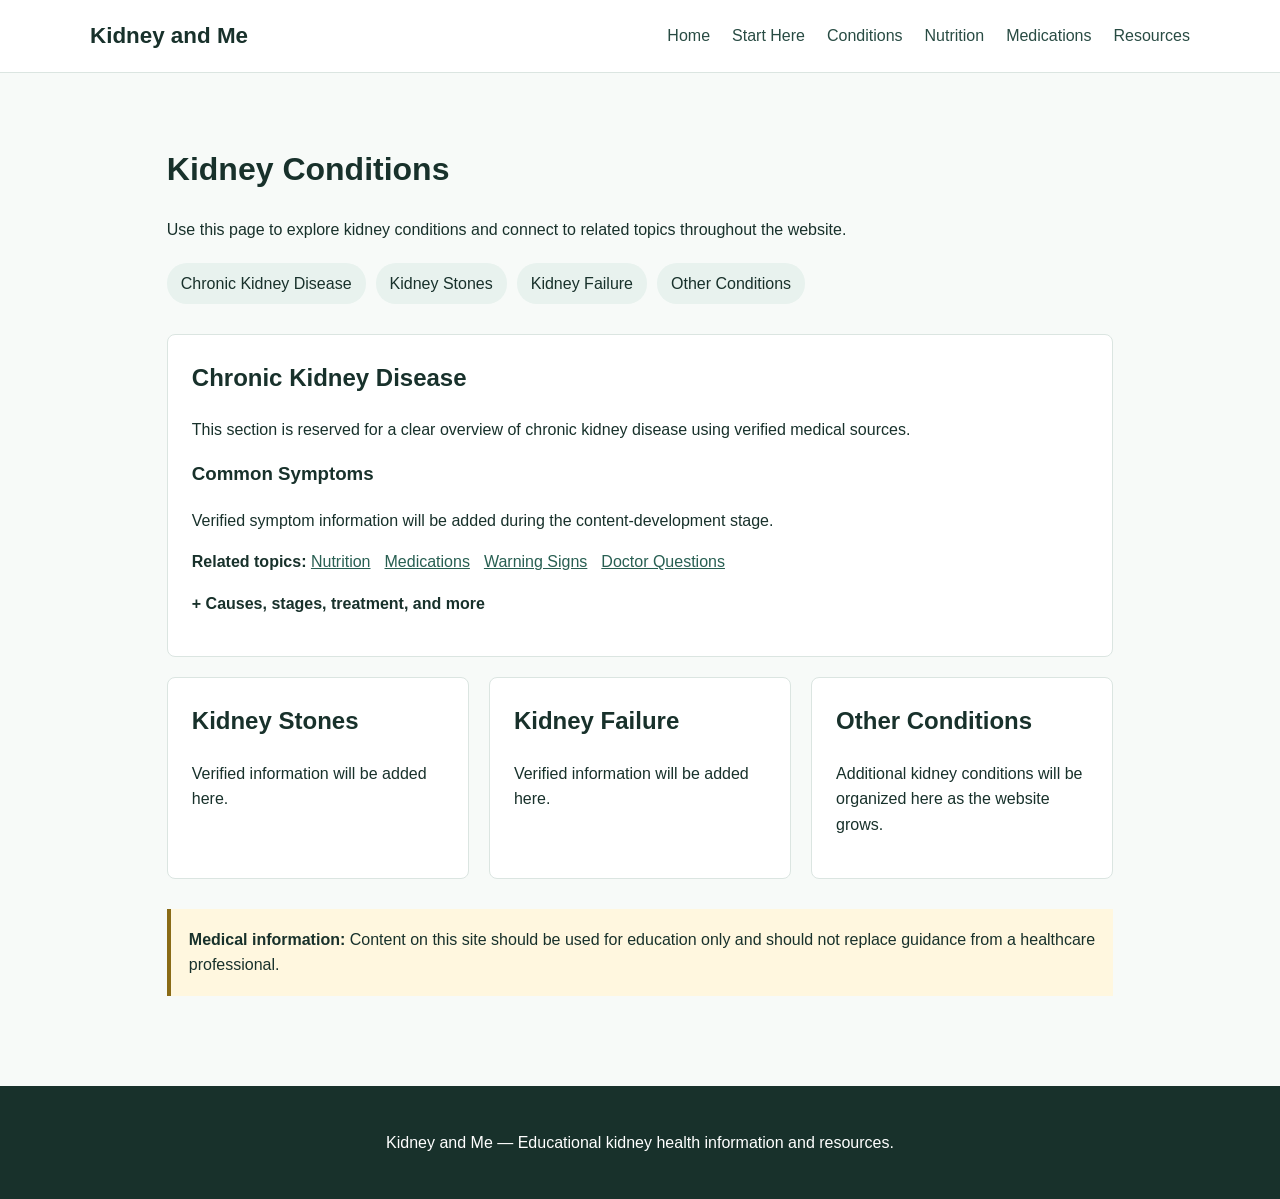
==== conditions.html @ b228e5a4 "Add Kidney Conditions page" ====
<!DOCTYPE html><html lang="en"><head><meta charset="UTF-8"><meta name="viewport" content="width=device-width,initial-scale=1.0"><title>Kidney and Me | Kidney Conditions</title><link rel="stylesheet" href="styles.css"></head><body><header><nav class="nav"><a class="logo" href="index.html">Kidney and Me</a><ul class="nav-links"><li><a href="index.html">Home</a></li><li><a href="start-here.html">Start Here</a></li><li><a href="conditions.html">Conditions</a></li><li><a href="#">Nutrition</a></li><li><a href="#">Medications</a></li><li><a href="#">Resources</a></li></ul></nav></header><main class="container"><h1>Kidney Conditions</h1><p>Use this page to explore kidney conditions and connect to related topics throughout the website.</p><div class="quick-links"><a href="#ckd">Chronic Kidney Disease</a><a href="#stones">Kidney Stones</a><a href="#failure">Kidney Failure</a><a href="#other">Other Conditions</a></div><article class="card" id="ckd"><h2>Chronic Kidney Disease</h2><p>This section is reserved for a clear overview of chronic kidney disease using verified medical sources.</p><h3>Common Symptoms</h3><p>Verified symptom information will be added during the content-development stage.</p><div class="related"><strong>Related topics:</strong> <a href="#">Nutrition</a><a href="#">Medications</a><a href="#">Warning Signs</a><a href="#">Doctor Questions</a></div><p><strong>+ Causes, stages, treatment, and more</strong></p></article><div class="grid" style="margin-top:20px"><article class="card" id="stones"><h2>Kidney Stones</h2><p>Verified information will be added here.</p></article><article class="card" id="failure"><h2>Kidney Failure</h2><p>Verified information will be added here.</p></article><article class="card" id="other"><h2>Other Conditions</h2><p>Additional kidney conditions will be organized here as the website grows.</p></article></div><div class="notice"><strong>Medical information:</strong> Content on this site should be used for education only and should not replace guidance from a healthcare professional.</div></main><footer><p>Kidney and Me — Educational kidney health information and resources.</p></footer></body></html>
---- styles.css ----
*{box-sizing:border-box}body{margin:0;font-family:Arial,sans-serif;color:#18312b;background:#f7faf8;line-height:1.6}header{background:#fff;border-bottom:1px solid #dbe5e1;padding:18px 6%}.nav{max-width:1100px;margin:auto;display:flex;align-items:center;justify-content:space-between;gap:24px}.logo{font-size:1.4rem;font-weight:700;color:#18312b;text-decoration:none}.nav-links{display:flex;gap:22px;list-style:none;margin:0;padding:0}.nav-links a{color:#284b43;text-decoration:none}.nav-links a:hover{text-decoration:underline}.hero{padding:80px 6%;text-align:center;background:#e8f2ee}.hero h1{font-size:2.5rem;margin:0 0 12px}.hero p{max-width:650px;margin:0 auto 28px}.button{display:inline-block;background:#285f52;color:white;text-decoration:none;padding:12px 22px;border-radius:6px}.container{max-width:1100px;margin:auto;padding:50px 6%}.grid{display:grid;grid-template-columns:repeat(auto-fit,minmax(220px,1fr));gap:20px}.card{background:#fff;border:1px solid #dbe5e1;border-radius:8px;padding:24px}.card h2,.card h3{margin-top:0}.quick-links{display:flex;flex-wrap:wrap;gap:10px;margin:20px 0 30px}.quick-links a{background:#e8f2ee;color:#18312b;padding:8px 14px;border-radius:20px;text-decoration:none}.notice{margin-top:30px;padding:18px;background:#fff7df;border-left:4px solid #8a6b16}.related a{margin-right:14px;color:#285f52}footer{text-align:center;padding:28px;background:#18312b;color:#fff;margin-top:40px}@media(max-width:700px){.nav{align-items:flex-start;flex-direction:column}.nav-links{flex-wrap:wrap;gap:12px}.hero{padding:55px 6%}.hero h1{font-size:2rem}}
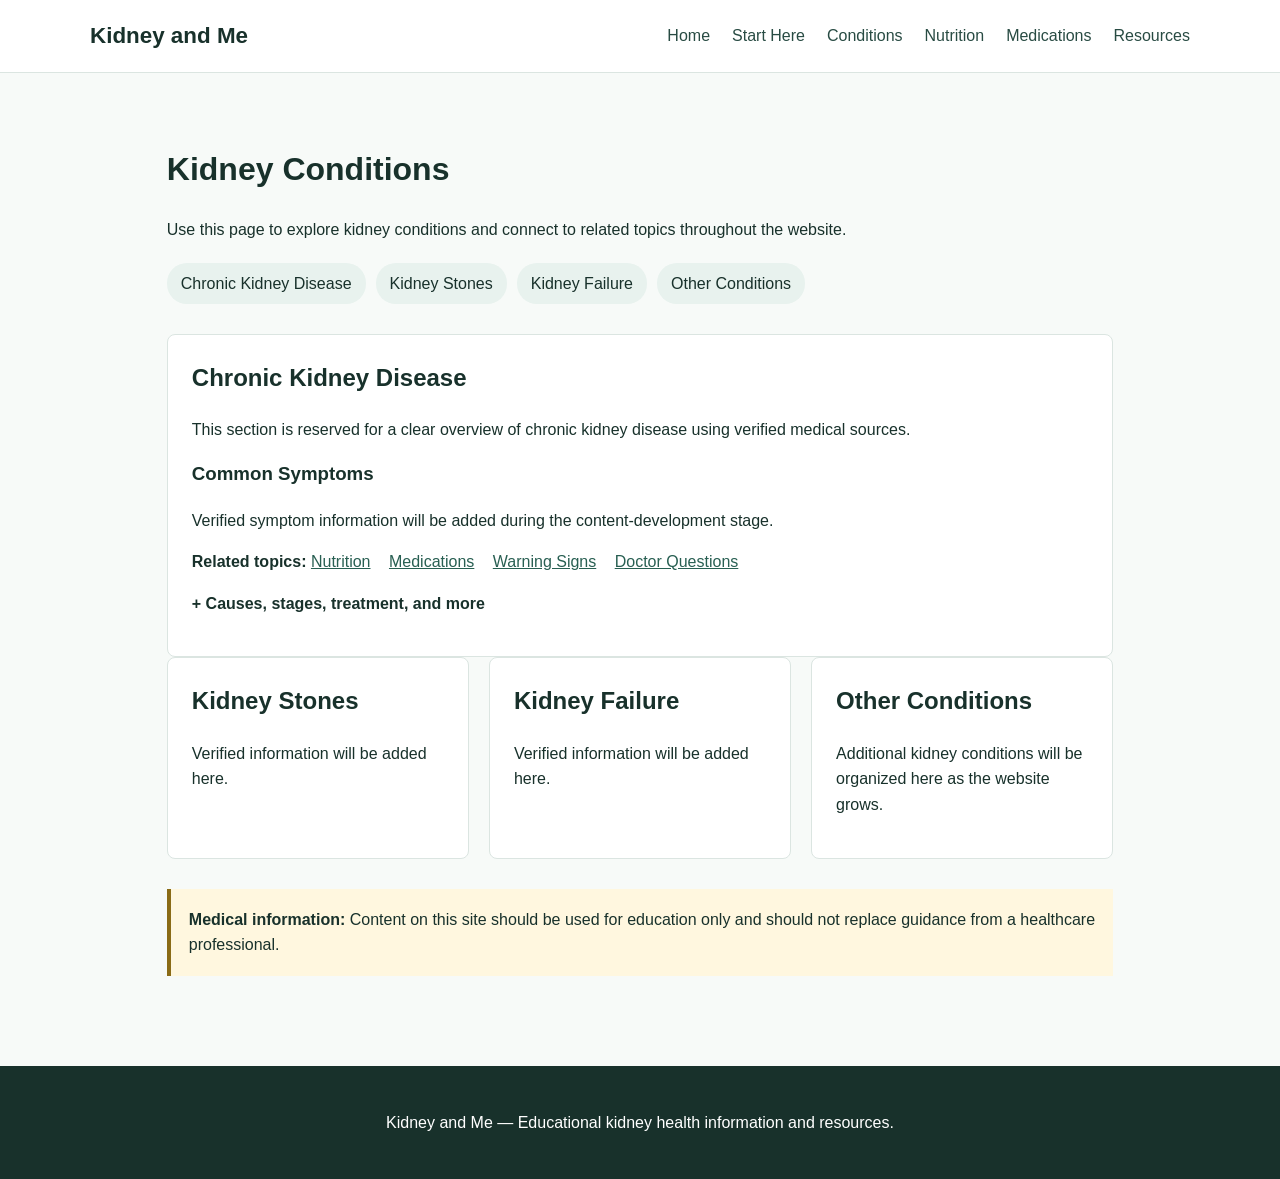
==== commit 5c67893e: "Format conditions.html for readability" ====
--- a/conditions.html
+++ b/conditions.html
@@ -1 +1,79 @@
-<!DOCTYPE html><html lang="en"><head><meta charset="UTF-8"><meta name="viewport" content="width=device-width,initial-scale=1.0"><title>Kidney and Me | Kidney Conditions</title><link rel="stylesheet" href="styles.css"></head><body><header><nav class="nav"><a class="logo" href="index.html">Kidney and Me</a><ul class="nav-links"><li><a href="index.html">Home</a></li><li><a href="start-here.html">Start Here</a></li><li><a href="conditions.html">Conditions</a></li><li><a href="#">Nutrition</a></li><li><a href="#">Medications</a></li><li><a href="#">Resources</a></li></ul></nav></header><main class="container"><h1>Kidney Conditions</h1><p>Use this page to explore kidney conditions and connect to related topics throughout the website.</p><div class="quick-links"><a href="#ckd">Chronic Kidney Disease</a><a href="#stones">Kidney Stones</a><a href="#failure">Kidney Failure</a><a href="#other">Other Conditions</a></div><article class="card" id="ckd"><h2>Chronic Kidney Disease</h2><p>This section is reserved for a clear overview of chronic kidney disease using verified medical sources.</p><h3>Common Symptoms</h3><p>Verified symptom information will be added during the content-development stage.</p><div class="related"><strong>Related topics:</strong> <a href="#">Nutrition</a><a href="#">Medications</a><a href="#">Warning Signs</a><a href="#">Doctor Questions</a></div><p><strong>+ Causes, stages, treatment, and more</strong></p></article><div class="grid" style="margin-top:20px"><article class="card" id="stones"><h2>Kidney Stones</h2><p>Verified information will be added here.</p></article><article class="card" id="failure"><h2>Kidney Failure</h2><p>Verified information will be added here.</p></article><article class="card" id="other"><h2>Other Conditions</h2><p>Additional kidney conditions will be organized here as the website grows.</p></article></div><div class="notice"><strong>Medical information:</strong> Content on this site should be used for education only and should not replace guidance from a healthcare professional.</div></main><footer><p>Kidney and Me — Educational kidney health information and resources.</p></footer></body></html>+<!DOCTYPE html>
+<html lang="en">
+<head>
+    <meta charset="UTF-8">
+    <meta name="viewport" content="width=device-width, initial-scale=1.0">
+    <title>Kidney and Me | Kidney Conditions</title>
+    <link rel="stylesheet" href="styles.css">
+</head>
+<body>
+    <header>
+        <nav class="nav">
+            <a class="logo" href="index.html">Kidney and Me</a>
+            <ul class="nav-links">
+                <li><a href="index.html">Home</a></li>
+                <li><a href="start-here.html">Start Here</a></li>
+                <li><a href="conditions.html">Conditions</a></li>
+                <li><a href="#">Nutrition</a></li>
+                <li><a href="#">Medications</a></li>
+                <li><a href="#">Resources</a></li>
+            </ul>
+        </nav>
+    </header>
+
+    <main class="container">
+        <h1>Kidney Conditions</h1>
+        <p>Use this page to explore kidney conditions and connect to related topics throughout the website.</p>
+
+        <div class="quick-links">
+            <a href="#ckd">Chronic Kidney Disease</a>
+            <a href="#stones">Kidney Stones</a>
+            <a href="#failure">Kidney Failure</a>
+            <a href="#other">Other Conditions</a>
+        </div>
+
+        <article class="card" id="ckd">
+            <h2>Chronic Kidney Disease</h2>
+            <p>This section is reserved for a clear overview of chronic kidney disease using verified medical sources.</p>
+
+            <h3>Common Symptoms</h3>
+            <p>Verified symptom information will be added during the content-development stage.</p>
+
+            <div class="related">
+                <strong>Related topics:</strong>
+                <a href="#">Nutrition</a>
+                <a href="#">Medications</a>
+                <a href="#">Warning Signs</a>
+                <a href="#">Doctor Questions</a>
+            </div>
+
+            <p><strong>+ Causes, stages, treatment, and more</strong></p>
+        </article>
+
+        <div class="grid conditions-grid">
+            <article class="card" id="stones">
+                <h2>Kidney Stones</h2>
+                <p>Verified information will be added here.</p>
+            </article>
+
+            <article class="card" id="failure">
+                <h2>Kidney Failure</h2>
+                <p>Verified information will be added here.</p>
+            </article>
+
+            <article class="card" id="other">
+                <h2>Other Conditions</h2>
+                <p>Additional kidney conditions will be organized here as the website grows.</p>
+            </article>
+        </div>
+
+        <div class="notice">
+            <strong>Medical information:</strong> Content on this site should be used for education only and should not replace guidance from a healthcare professional.
+        </div>
+    </main>
+
+    <footer>
+        <p>Kidney and Me — Educational kidney health information and resources.</p>
+    </footer>
+</body>
+</html>
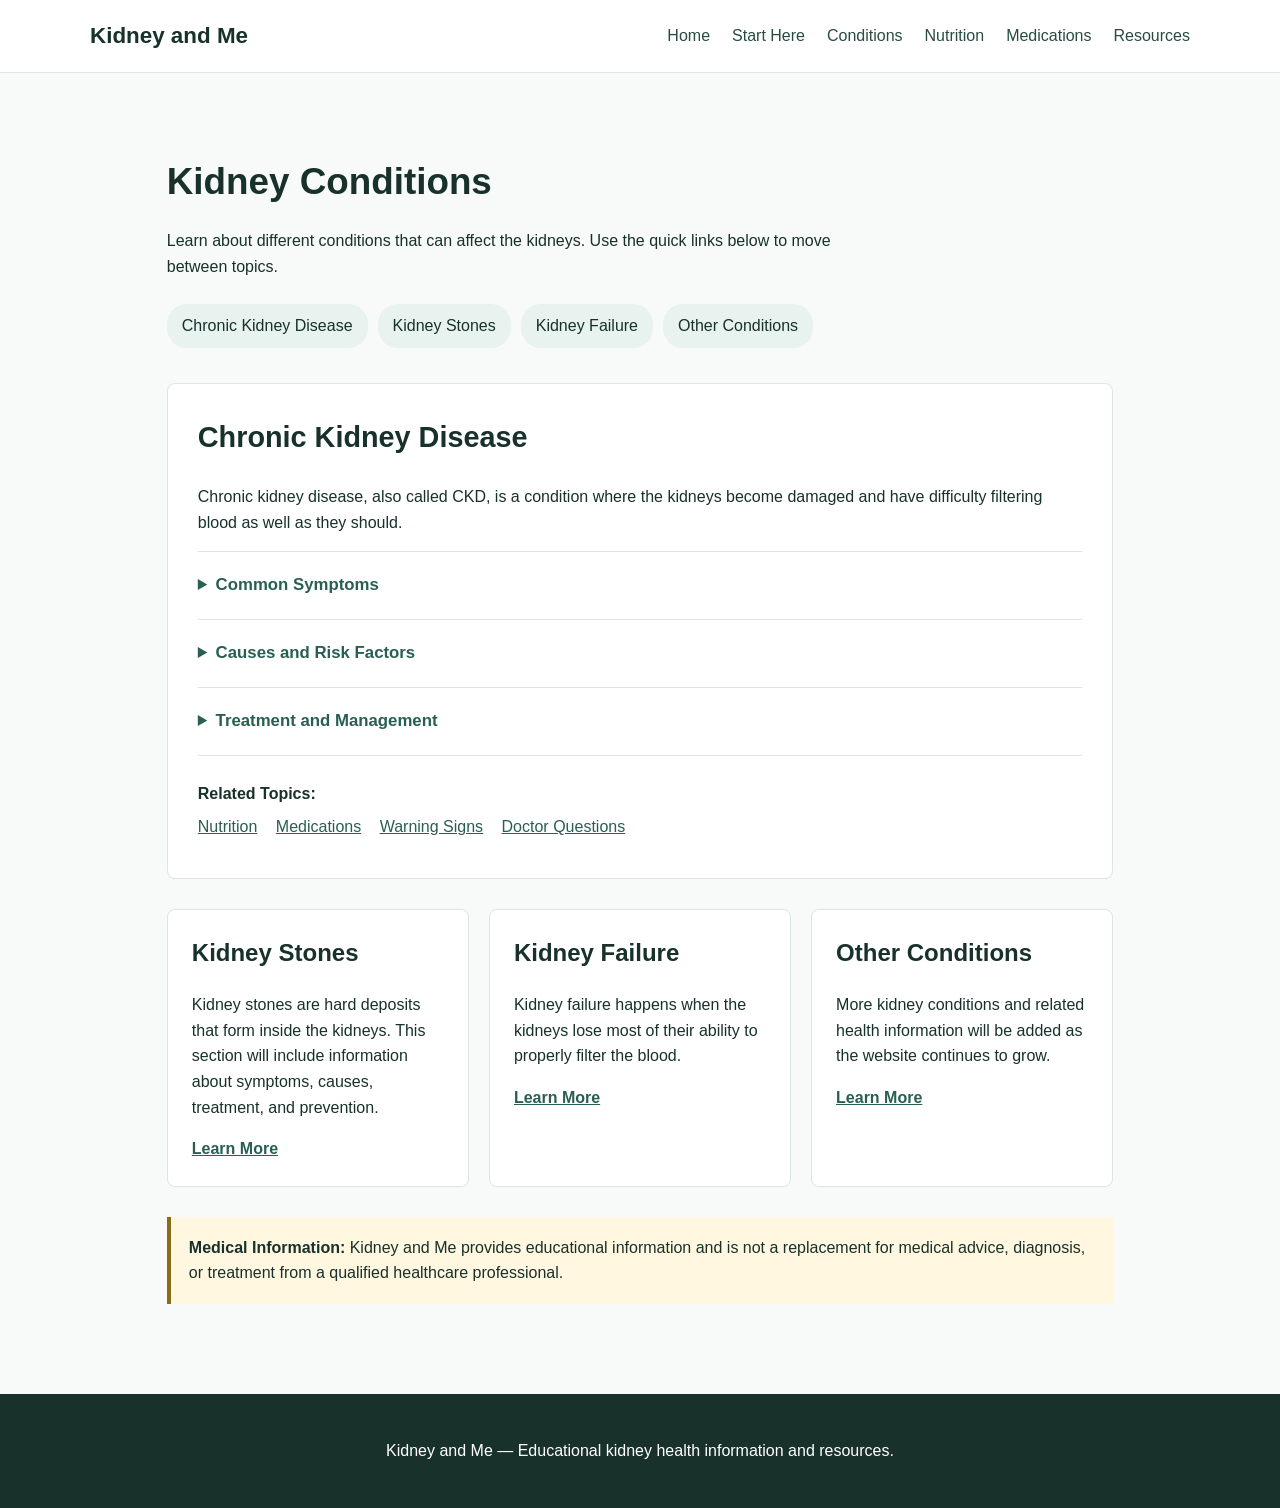
==== commit 955103dd: "Enhance kidney conditions page with detailed sections Updated kidney conditions page with detailed i" ====
--- a/conditions.html
+++ b/conditions.html
@@ -6,10 +6,13 @@
     <title>Kidney and Me | Kidney Conditions</title>
     <link rel="stylesheet" href="styles.css">
 </head>
+
 <body>
+
     <header>
         <nav class="nav">
             <a class="logo" href="index.html">Kidney and Me</a>
+
             <ul class="nav-links">
                 <li><a href="index.html">Home</a></li>
                 <li><a href="start-here.html">Start Here</a></li>
@@ -22,8 +25,15 @@
     </header>
 
     <main class="container">
-        <h1>Kidney Conditions</h1>
-        <p>Use this page to explore kidney conditions and connect to related topics throughout the website.</p>
+
+        <section class="page-intro">
+            <h1>Kidney Conditions</h1>
+
+            <p>
+                Learn about different conditions that can affect the kidneys.
+                Use the quick links below to move between topics.
+            </p>
+        </section>
 
         <div class="quick-links">
             <a href="#ckd">Chronic Kidney Disease</a>
@@ -32,48 +42,135 @@
             <a href="#other">Other Conditions</a>
         </div>
 
-        <article class="card" id="ckd">
+
+        <!-- Chronic Kidney Disease -->
+
+        <section class="condition-section" id="ckd">
+
             <h2>Chronic Kidney Disease</h2>
-            <p>This section is reserved for a clear overview of chronic kidney disease using verified medical sources.</p>
 
-            <h3>Common Symptoms</h3>
-            <p>Verified symptom information will be added during the content-development stage.</p>
+            <p>
+                Chronic kidney disease, also called CKD, is a condition where
+                the kidneys become damaged and have difficulty filtering blood
+                as well as they should.
+            </p>
+
+            <details>
+                <summary>Common Symptoms</summary>
+
+                <div class="details-content">
+                    <p>
+                        People with early kidney disease may not notice symptoms.
+                        Symptoms can become more noticeable as kidney function
+                        decreases.
+                    </p>
+
+                    <ul>
+                        <li>Feeling tired</li>
+                        <li>Swelling in the feet or ankles</li>
+                        <li>Changes in urination</li>
+                        <li>Difficulty concentrating</li>
+                    </ul>
+                </div>
+            </details>
+
+
+            <details>
+                <summary>Causes and Risk Factors</summary>
+
+                <div class="details-content">
+                    <p>
+                        Several health conditions can increase the risk of
+                        developing chronic kidney disease. More detailed
+                        information will be added as the website develops.
+                    </p>
+                </div>
+            </details>
+
+
+            <details>
+                <summary>Treatment and Management</summary>
+
+                <div class="details-content">
+                    <p>
+                        Treatment depends on the cause and stage of kidney
+                        disease. A healthcare professional can recommend
+                        treatment based on a person's individual condition.
+                    </p>
+                </div>
+            </details>
+
 
             <div class="related">
-                <strong>Related topics:</strong>
+                <strong>Related Topics:</strong>
+
                 <a href="#">Nutrition</a>
                 <a href="#">Medications</a>
                 <a href="#">Warning Signs</a>
                 <a href="#">Doctor Questions</a>
             </div>
 
-            <p><strong>+ Causes, stages, treatment, and more</strong></p>
-        </article>
+        </section>
 
-        <div class="grid conditions-grid">
+
+        <!-- Other Conditions -->
+
+        <section class="conditions-grid">
+
             <article class="card" id="stones">
                 <h2>Kidney Stones</h2>
-                <p>Verified information will be added here.</p>
+
+                <p>
+                    Kidney stones are hard deposits that form inside the kidneys.
+                    This section will include information about symptoms,
+                    causes, treatment, and prevention.
+                </p>
+
+                <a href="#">Learn More</a>
             </article>
+
 
             <article class="card" id="failure">
                 <h2>Kidney Failure</h2>
-                <p>Verified information will be added here.</p>
+
+                <p>
+                    Kidney failure happens when the kidneys lose most of their
+                    ability to properly filter the blood.
+                </p>
+
+                <a href="#">Learn More</a>
             </article>
+
 
             <article class="card" id="other">
                 <h2>Other Conditions</h2>
-                <p>Additional kidney conditions will be organized here as the website grows.</p>
+
+                <p>
+                    More kidney conditions and related health information will
+                    be added as the website continues to grow.
+                </p>
+
+                <a href="#">Learn More</a>
             </article>
+
+        </section>
+
+
+        <div class="notice">
+            <strong>Medical Information:</strong>
+            Kidney and Me provides educational information and is not a
+            replacement for medical advice, diagnosis, or treatment from a
+            qualified healthcare professional.
         </div>
 
-        <div class="notice">
-            <strong>Medical information:</strong> Content on this site should be used for education only and should not replace guidance from a healthcare professional.
-        </div>
     </main>
 
+
     <footer>
-        <p>Kidney and Me — Educational kidney health information and resources.</p>
+        <p>
+            Kidney and Me — Educational kidney health information and resources.
+        </p>
     </footer>
+
 </body>
 </html>
--- a/styles.css
+++ b/styles.css
@@ -1 +1,292 @@
-*{box-sizing:border-box}body{margin:0;font-family:Arial,sans-serif;color:#18312b;background:#f7faf8;line-height:1.6}header{background:#fff;border-bottom:1px solid #dbe5e1;padding:18px 6%}.nav{max-width:1100px;margin:auto;display:flex;align-items:center;justify-content:space-between;gap:24px}.logo{font-size:1.4rem;font-weight:700;color:#18312b;text-decoration:none}.nav-links{display:flex;gap:22px;list-style:none;margin:0;padding:0}.nav-links a{color:#284b43;text-decoration:none}.nav-links a:hover{text-decoration:underline}.hero{padding:80px 6%;text-align:center;background:#e8f2ee}.hero h1{font-size:2.5rem;margin:0 0 12px}.hero p{max-width:650px;margin:0 auto 28px}.button{display:inline-block;background:#285f52;color:white;text-decoration:none;padding:12px 22px;border-radius:6px}.container{max-width:1100px;margin:auto;padding:50px 6%}.grid{display:grid;grid-template-columns:repeat(auto-fit,minmax(220px,1fr));gap:20px}.card{background:#fff;border:1px solid #dbe5e1;border-radius:8px;padding:24px}.card h2,.card h3{margin-top:0}.quick-links{display:flex;flex-wrap:wrap;gap:10px;margin:20px 0 30px}.quick-links a{background:#e8f2ee;color:#18312b;padding:8px 14px;border-radius:20px;text-decoration:none}.notice{margin-top:30px;padding:18px;background:#fff7df;border-left:4px solid #8a6b16}.related a{margin-right:14px;color:#285f52}footer{text-align:center;padding:28px;background:#18312b;color:#fff;margin-top:40px}@media(max-width:700px){.nav{align-items:flex-start;flex-direction:column}.nav-links{flex-wrap:wrap;gap:12px}.hero{padding:55px 6%}.hero h1{font-size:2rem}}+/* General Page Styles */
+
+* {
+    box-sizing: border-box;
+}
+
+html {
+    scroll-behavior: smooth;
+}
+
+body {
+    margin: 0;
+    font-family: Arial, sans-serif;
+    color: #18312b;
+    background: #f7faf8;
+    line-height: 1.6;
+}
+
+
+/* Header and Navigation */
+
+header {
+    background: #ffffff;
+    border-bottom: 1px solid #dbe5e1;
+    padding: 18px 6%;
+}
+
+.nav {
+    max-width: 1100px;
+    margin: auto;
+    display: flex;
+    align-items: center;
+    justify-content: space-between;
+    gap: 24px;
+}
+
+.logo {
+    font-size: 1.4rem;
+    font-weight: 700;
+    color: #18312b;
+    text-decoration: none;
+}
+
+.nav-links {
+    display: flex;
+    gap: 22px;
+    list-style: none;
+    margin: 0;
+    padding: 0;
+}
+
+.nav-links a {
+    color: #284b43;
+    text-decoration: none;
+}
+
+.nav-links a:hover {
+    text-decoration: underline;
+}
+
+
+/* Main Content */
+
+.container {
+    max-width: 1100px;
+    margin: auto;
+    padding: 50px 6%;
+}
+
+.page-intro {
+    margin-bottom: 25px;
+}
+
+.page-intro h1 {
+    font-size: 2.3rem;
+    margin-bottom: 10px;
+}
+
+.page-intro p {
+    max-width: 700px;
+}
+
+
+/* Homepage Hero */
+
+.hero {
+    padding: 80px 6%;
+    text-align: center;
+    background: #e8f2ee;
+}
+
+.hero h1 {
+    font-size: 2.5rem;
+    margin: 0 0 12px;
+}
+
+.hero p {
+    max-width: 650px;
+    margin: 0 auto 28px;
+}
+
+.button {
+    display: inline-block;
+    background: #285f52;
+    color: white;
+    text-decoration: none;
+    padding: 12px 22px;
+    border-radius: 6px;
+}
+
+
+/* Cards */
+
+.grid {
+    display: grid;
+    grid-template-columns: repeat(auto-fit, minmax(220px, 1fr));
+    gap: 20px;
+}
+
+.card {
+    background: #ffffff;
+    border: 1px solid #dbe5e1;
+    border-radius: 8px;
+    padding: 24px;
+}
+
+.card h2,
+.card h3 {
+    margin-top: 0;
+}
+
+.card a {
+    color: #285f52;
+    font-weight: bold;
+}
+
+
+/* Quick Links */
+
+.quick-links {
+    display: flex;
+    flex-wrap: wrap;
+    gap: 10px;
+    margin: 20px 0 35px;
+}
+
+.quick-links a {
+    background: #e8f2ee;
+    color: #18312b;
+    padding: 9px 15px;
+    border-radius: 20px;
+    text-decoration: none;
+}
+
+.quick-links a:hover {
+    background: #d6e8e1;
+}
+
+
+/* Kidney Condition Section */
+
+.condition-section {
+    background: #ffffff;
+    border: 1px solid #dbe5e1;
+    border-radius: 8px;
+    padding: 30px;
+    margin-bottom: 30px;
+}
+
+.condition-section h2 {
+    margin-top: 0;
+    font-size: 1.8rem;
+}
+
+
+/* Collapsible Sections */
+
+details {
+    border-top: 1px solid #dbe5e1;
+    padding: 15px 0;
+}
+
+details:last-of-type {
+    border-bottom: 1px solid #dbe5e1;
+}
+
+summary {
+    cursor: pointer;
+    font-size: 1.05rem;
+    font-weight: bold;
+    color: #285f52;
+    padding: 5px 0;
+}
+
+summary:hover {
+    text-decoration: underline;
+}
+
+.details-content {
+    padding: 5px 15px 5px 0;
+}
+
+.details-content ul {
+    padding-left: 25px;
+}
+
+
+/* Related Topics */
+
+.related {
+    margin-top: 25px;
+}
+
+.related strong {
+    display: block;
+    margin-bottom: 8px;
+}
+
+.related a {
+    display: inline-block;
+    margin-right: 14px;
+    margin-bottom: 8px;
+    color: #285f52;
+}
+
+
+/* Other Conditions */
+
+.conditions-grid {
+    display: grid;
+    grid-template-columns: repeat(auto-fit, minmax(240px, 1fr));
+    gap: 20px;
+    margin-top: 20px;
+}
+
+
+/* Medical Notice */
+
+.notice {
+    margin-top: 30px;
+    padding: 18px;
+    background: #fff7df;
+    border-left: 4px solid #8a6b16;
+}
+
+
+/* Footer */
+
+footer {
+    text-align: center;
+    padding: 28px;
+    background: #18312b;
+    color: #ffffff;
+    margin-top: 40px;
+}
+
+
+/* Mobile Layout */
+
+@media (max-width: 700px) {
+
+    .nav {
+        align-items: flex-start;
+        flex-direction: column;
+    }
+
+    .nav-links {
+        flex-wrap: wrap;
+        gap: 12px;
+    }
+
+    .hero {
+        padding: 55px 6%;
+    }
+
+    .hero h1 {
+        font-size: 2rem;
+    }
+
+    .page-intro h1 {
+        font-size: 2rem;
+    }
+
+    .condition-section {
+        padding: 20px;
+    }
+
+    .quick-links {
+        flex-direction: column;
+        align-items: flex-start;
+    }
+}
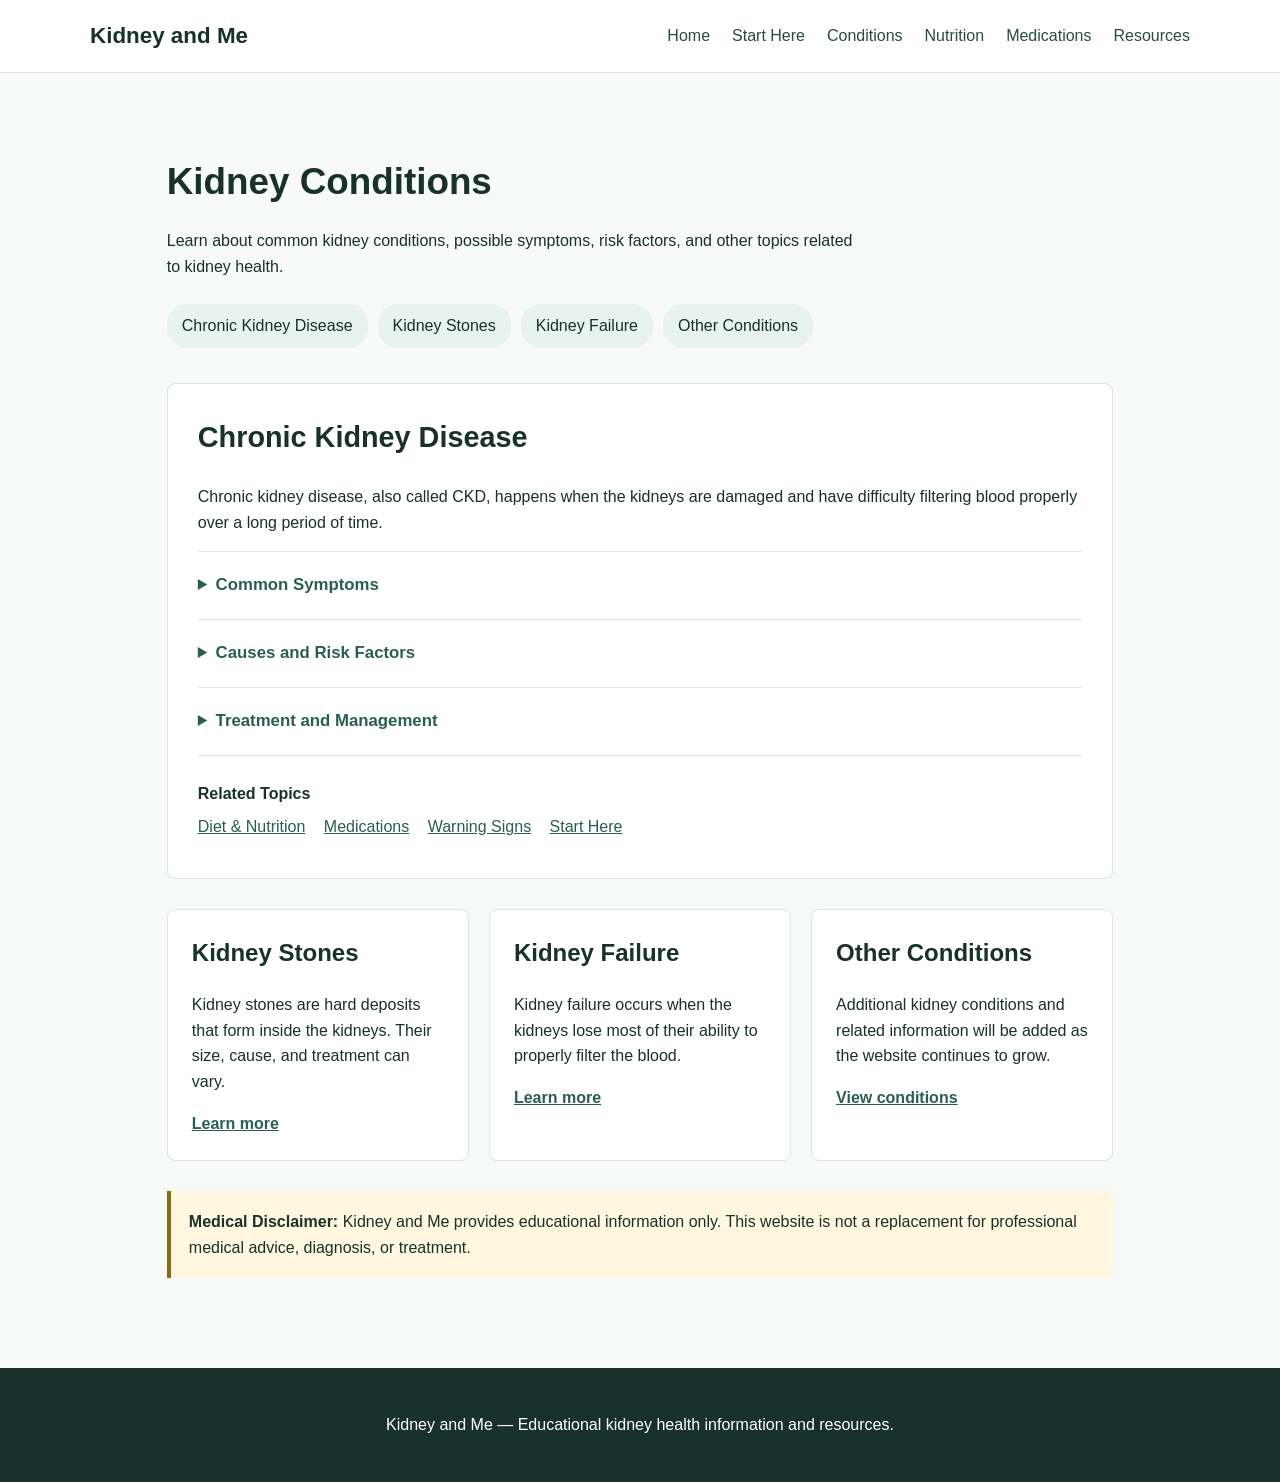
==== commit 7ac77e3a: "Update navigation and improve content descriptions Updated navigation links to point to specific nut" ====
--- a/conditions.html
+++ b/conditions.html
@@ -17,12 +17,13 @@
                 <li><a href="index.html">Home</a></li>
                 <li><a href="start-here.html">Start Here</a></li>
                 <li><a href="conditions.html">Conditions</a></li>
-                <li><a href="#">Nutrition</a></li>
-                <li><a href="#">Medications</a></li>
+                <li><a href="nutrition.html">Nutrition</a></li>
+                <li><a href="medications.html">Medications</a></li>
                 <li><a href="#">Resources</a></li>
             </ul>
         </nav>
     </header>
+
 
     <main class="container">
 
@@ -30,39 +31,39 @@
             <h1>Kidney Conditions</h1>
 
             <p>
-                Learn about different conditions that can affect the kidneys.
-                Use the quick links below to move between topics.
+                Learn about common kidney conditions, possible symptoms,
+                risk factors, and other topics related to kidney health.
             </p>
         </section>
 
-        <div class="quick-links">
+
+        <nav class="quick-links" aria-label="Kidney condition quick links">
             <a href="#ckd">Chronic Kidney Disease</a>
             <a href="#stones">Kidney Stones</a>
             <a href="#failure">Kidney Failure</a>
             <a href="#other">Other Conditions</a>
-        </div>
+        </nav>
 
-
-        <!-- Chronic Kidney Disease -->
 
         <section class="condition-section" id="ckd">
 
             <h2>Chronic Kidney Disease</h2>
 
             <p>
-                Chronic kidney disease, also called CKD, is a condition where
-                the kidneys become damaged and have difficulty filtering blood
-                as well as they should.
+                Chronic kidney disease, also called CKD, happens when the
+                kidneys are damaged and have difficulty filtering blood
+                properly over a long period of time.
             </p>
+
 
             <details>
                 <summary>Common Symptoms</summary>
 
                 <div class="details-content">
                     <p>
-                        People with early kidney disease may not notice symptoms.
-                        Symptoms can become more noticeable as kidney function
-                        decreases.
+                        Kidney disease may not always cause noticeable
+                        symptoms during its early stages. Symptoms can
+                        become more noticeable as kidney function decreases.
                     </p>
 
                     <ul>
@@ -80,9 +81,9 @@
 
                 <div class="details-content">
                     <p>
-                        Several health conditions can increase the risk of
-                        developing chronic kidney disease. More detailed
-                        information will be added as the website develops.
+                        Different health conditions can increase a person's
+                        risk of developing chronic kidney disease. A healthcare
+                        provider can help determine individual risk factors.
                     </p>
                 </div>
             </details>
@@ -94,26 +95,25 @@
                 <div class="details-content">
                     <p>
                         Treatment depends on the cause and stage of kidney
-                        disease. A healthcare professional can recommend
-                        treatment based on a person's individual condition.
+                        disease. Healthcare providers may recommend changes
+                        involving medications, diet, lifestyle, or other
+                        treatments.
                     </p>
                 </div>
             </details>
 
 
             <div class="related">
-                <strong>Related Topics:</strong>
+                <strong>Related Topics</strong>
 
-                <a href="#">Nutrition</a>
-                <a href="#">Medications</a>
+                <a href="nutrition.html">Diet &amp; Nutrition</a>
+                <a href="medications.html">Medications</a>
                 <a href="#">Warning Signs</a>
-                <a href="#">Doctor Questions</a>
+                <a href="start-here.html">Start Here</a>
             </div>
 
         </section>
 
-
-        <!-- Other Conditions -->
 
         <section class="conditions-grid">
 
@@ -121,12 +121,11 @@
                 <h2>Kidney Stones</h2>
 
                 <p>
-                    Kidney stones are hard deposits that form inside the kidneys.
-                    This section will include information about symptoms,
-                    causes, treatment, and prevention.
+                    Kidney stones are hard deposits that form inside the
+                    kidneys. Their size, cause, and treatment can vary.
                 </p>
 
-                <a href="#">Learn More</a>
+                <a href="#">Learn more</a>
             </article>
 
 
@@ -134,11 +133,11 @@
                 <h2>Kidney Failure</h2>
 
                 <p>
-                    Kidney failure happens when the kidneys lose most of their
-                    ability to properly filter the blood.
+                    Kidney failure occurs when the kidneys lose most of
+                    their ability to properly filter the blood.
                 </p>
 
-                <a href="#">Learn More</a>
+                <a href="#">Learn more</a>
             </article>
 
 
@@ -146,21 +145,21 @@
                 <h2>Other Conditions</h2>
 
                 <p>
-                    More kidney conditions and related health information will
-                    be added as the website continues to grow.
+                    Additional kidney conditions and related information
+                    will be added as the website continues to grow.
                 </p>
 
-                <a href="#">Learn More</a>
+                <a href="#">View conditions</a>
             </article>
 
         </section>
 
 
         <div class="notice">
-            <strong>Medical Information:</strong>
-            Kidney and Me provides educational information and is not a
-            replacement for medical advice, diagnosis, or treatment from a
-            qualified healthcare professional.
+            <strong>Medical Disclaimer:</strong>
+            Kidney and Me provides educational information only.
+            This website is not a replacement for professional medical
+            advice, diagnosis, or treatment.
         </div>
 
     </main>
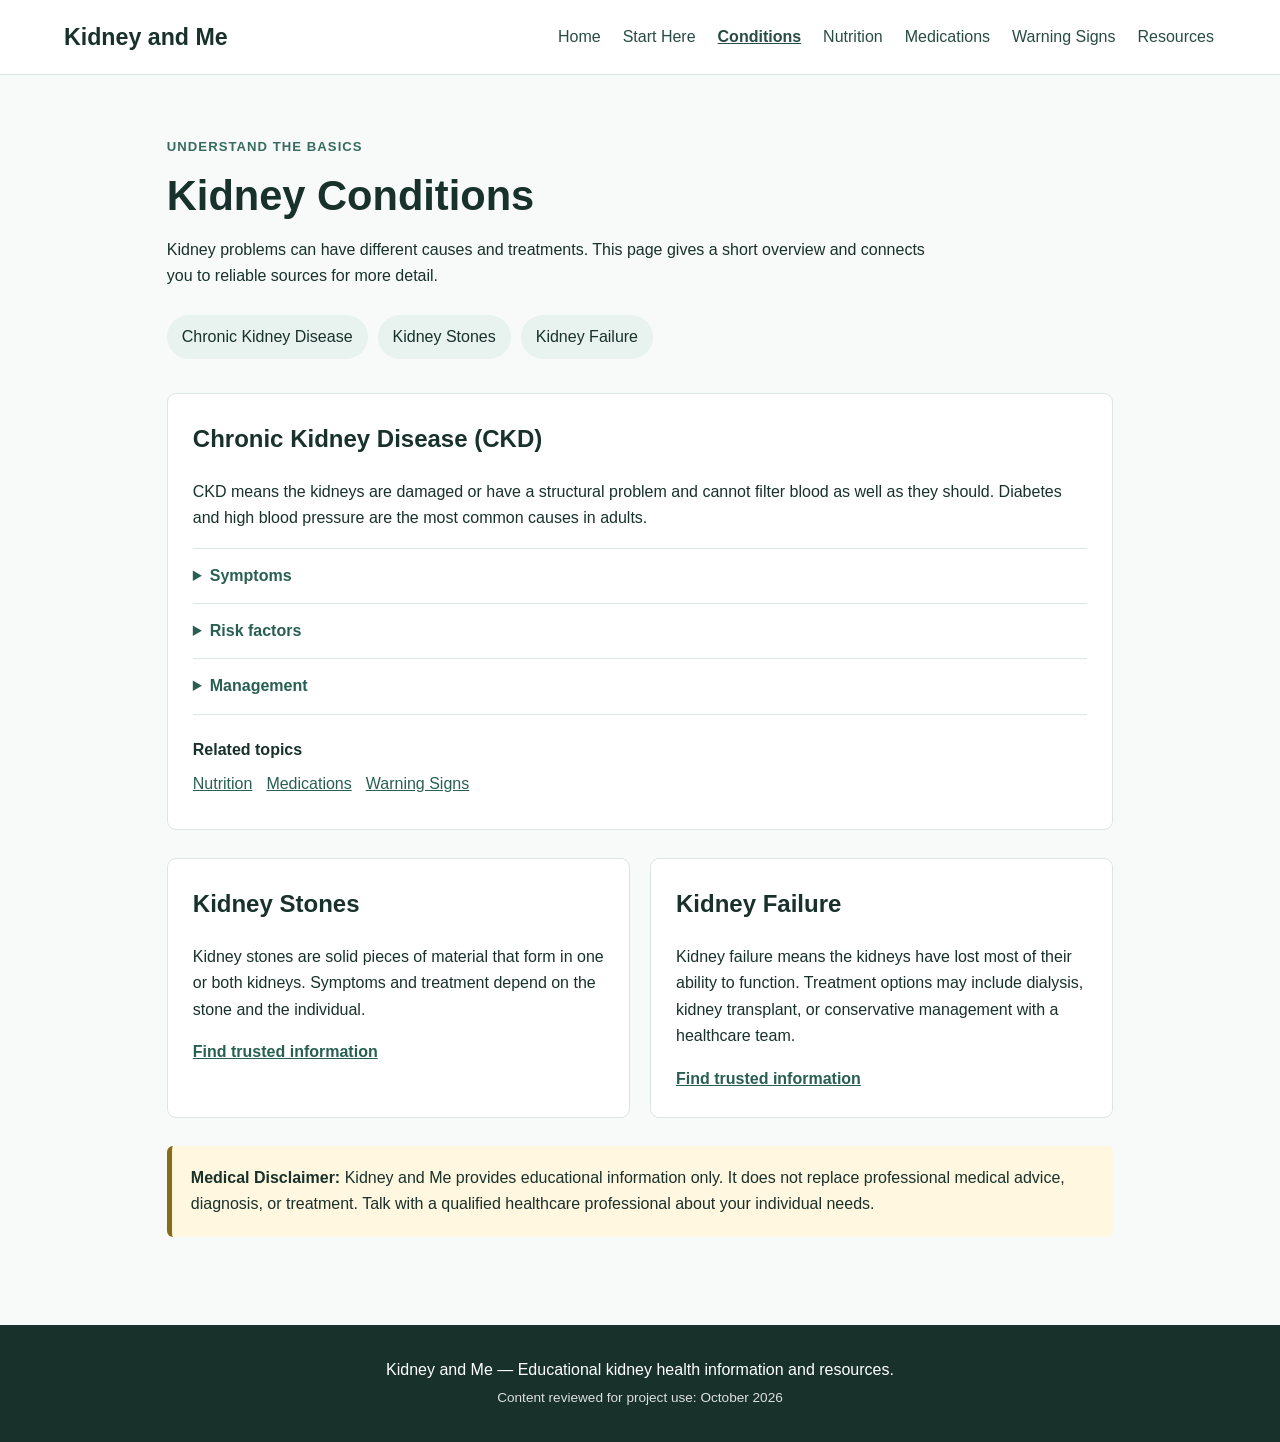
==== commit 7bc2c39c: "Enhance accessibility and update kidney conditions content Updated the conditions.html file to enhan" ====
--- a/conditions.html
+++ b/conditions.html
@@ -3,173 +3,46 @@
 <head>
     <meta charset="UTF-8">
     <meta name="viewport" content="width=device-width, initial-scale=1.0">
+    <meta name="description" content="Kidney and Me provides simple educational kidney health information and trusted resources.">
     <title>Kidney and Me | Kidney Conditions</title>
     <link rel="stylesheet" href="styles.css">
 </head>
-
 <body>
-
+    <a class="skip-link" href="#main-content">Skip to main content</a>
     <header>
-        <nav class="nav">
+        <nav class="nav" aria-label="Main navigation">
             <a class="logo" href="index.html">Kidney and Me</a>
-
             <ul class="nav-links">
                 <li><a href="index.html">Home</a></li>
                 <li><a href="start-here.html">Start Here</a></li>
-                <li><a href="conditions.html">Conditions</a></li>
+                <li><a href="conditions.html" aria-current="page">Conditions</a></li>
                 <li><a href="nutrition.html">Nutrition</a></li>
                 <li><a href="medications.html">Medications</a></li>
-                <li><a href="#">Resources</a></li>
+                <li><a href="warning-signs.html">Warning Signs</a></li>
+                <li><a href="resources.html">Resources</a></li>
             </ul>
         </nav>
     </header>
-
-
-    <main class="container">
-
-        <section class="page-intro">
-            <h1>Kidney Conditions</h1>
-
-            <p>
-                Learn about common kidney conditions, possible symptoms,
-                risk factors, and other topics related to kidney health.
-            </p>
+    <main id="main-content" class="container">
+        <section class="page-intro"><p class="eyebrow">Understand the basics</p><h1>Kidney Conditions</h1><p>Kidney problems can have different causes and treatments. This page gives a short overview and connects you to reliable sources for more detail.</p></section>
+        <nav class="quick-links" aria-label="Condition quick links"><a href="#ckd">Chronic Kidney Disease</a><a href="#stones">Kidney Stones</a><a href="#failure">Kidney Failure</a></nav>
+        <section class="condition-section" id="ckd"><h2>Chronic Kidney Disease (CKD)</h2><p>CKD means the kidneys are damaged or have a structural problem and cannot filter blood as well as they should. Diabetes and high blood pressure are the most common causes in adults.</p>
+            <details><summary>Symptoms</summary><div class="details-content"><p>Early CKD often has no symptoms. As CKD advances, possible symptoms include swelling, tiredness, trouble concentrating, changes in urination, nausea, itching, muscle cramps, chest pain, or shortness of breath.</p></div></details>
+            <details><summary>Risk factors</summary><div class="details-content"><p>Important risk factors include diabetes, high blood pressure, heart disease, and a family history of kidney failure.</p></div></details>
+            <details><summary>Management</summary><div class="details-content"><p>Management may include controlling blood pressure and blood glucose, taking medicines as prescribed, following an individualized eating plan, staying active, and monitoring kidney health with a healthcare team.</p></div></details>
+            <div class="related"><strong>Related topics</strong><a href="nutrition.html">Nutrition</a><a href="medications.html">Medications</a><a href="warning-signs.html">Warning Signs</a></div>
         </section>
-
-
-        <nav class="quick-links" aria-label="Kidney condition quick links">
-            <a href="#ckd">Chronic Kidney Disease</a>
-            <a href="#stones">Kidney Stones</a>
-            <a href="#failure">Kidney Failure</a>
-            <a href="#other">Other Conditions</a>
-        </nav>
-
-
-        <section class="condition-section" id="ckd">
-
-            <h2>Chronic Kidney Disease</h2>
-
-            <p>
-                Chronic kidney disease, also called CKD, happens when the
-                kidneys are damaged and have difficulty filtering blood
-                properly over a long period of time.
-            </p>
-
-
-            <details>
-                <summary>Common Symptoms</summary>
-
-                <div class="details-content">
-                    <p>
-                        Kidney disease may not always cause noticeable
-                        symptoms during its early stages. Symptoms can
-                        become more noticeable as kidney function decreases.
-                    </p>
-
-                    <ul>
-                        <li>Feeling tired</li>
-                        <li>Swelling in the feet or ankles</li>
-                        <li>Changes in urination</li>
-                        <li>Difficulty concentrating</li>
-                    </ul>
-                </div>
-            </details>
-
-
-            <details>
-                <summary>Causes and Risk Factors</summary>
-
-                <div class="details-content">
-                    <p>
-                        Different health conditions can increase a person's
-                        risk of developing chronic kidney disease. A healthcare
-                        provider can help determine individual risk factors.
-                    </p>
-                </div>
-            </details>
-
-
-            <details>
-                <summary>Treatment and Management</summary>
-
-                <div class="details-content">
-                    <p>
-                        Treatment depends on the cause and stage of kidney
-                        disease. Healthcare providers may recommend changes
-                        involving medications, diet, lifestyle, or other
-                        treatments.
-                    </p>
-                </div>
-            </details>
-
-
-            <div class="related">
-                <strong>Related Topics</strong>
-
-                <a href="nutrition.html">Diet &amp; Nutrition</a>
-                <a href="medications.html">Medications</a>
-                <a href="#">Warning Signs</a>
-                <a href="start-here.html">Start Here</a>
-            </div>
-
+        <section class="conditions-grid">
+            <article class="card" id="stones"><h2>Kidney Stones</h2><p>Kidney stones are solid pieces of material that form in one or both kidneys. Symptoms and treatment depend on the stone and the individual.</p><a href="resources.html">Find trusted information</a></article>
+            <article class="card" id="failure"><h2>Kidney Failure</h2><p>Kidney failure means the kidneys have lost most of their ability to function. Treatment options may include dialysis, kidney transplant, or conservative management with a healthcare team.</p><a href="resources.html">Find trusted information</a></article>
         </section>
-
-
-        <section class="conditions-grid">
-
-            <article class="card" id="stones">
-                <h2>Kidney Stones</h2>
-
-                <p>
-                    Kidney stones are hard deposits that form inside the
-                    kidneys. Their size, cause, and treatment can vary.
-                </p>
-
-                <a href="#">Learn more</a>
-            </article>
-
-
-            <article class="card" id="failure">
-                <h2>Kidney Failure</h2>
-
-                <p>
-                    Kidney failure occurs when the kidneys lose most of
-                    their ability to properly filter the blood.
-                </p>
-
-                <a href="#">Learn more</a>
-            </article>
-
-
-            <article class="card" id="other">
-                <h2>Other Conditions</h2>
-
-                <p>
-                    Additional kidney conditions and related information
-                    will be added as the website continues to grow.
-                </p>
-
-                <a href="#">View conditions</a>
-            </article>
-
-        </section>
-
-
         <div class="notice">
-            <strong>Medical Disclaimer:</strong>
-            Kidney and Me provides educational information only.
-            This website is not a replacement for professional medical
-            advice, diagnosis, or treatment.
+            <strong>Medical Disclaimer:</strong> Kidney and Me provides educational information only. It does not replace professional medical advice, diagnosis, or treatment. Talk with a qualified healthcare professional about your individual needs.
         </div>
-
     </main>
-
-
     <footer>
-        <p>
-            Kidney and Me — Educational kidney health information and resources.
-        </p>
+        <p>Kidney and Me — Educational kidney health information and resources.</p>
+        <p class="reviewed">Content reviewed for project use: October 2026</p>
     </footer>
-
 </body>
 </html>
--- a/styles.css
+++ b/styles.css
@@ -1,292 +1 @@
-/* General Page Styles */
-
-* {
-    box-sizing: border-box;
-}
-
-html {
-    scroll-behavior: smooth;
-}
-
-body {
-    margin: 0;
-    font-family: Arial, sans-serif;
-    color: #18312b;
-    background: #f7faf8;
-    line-height: 1.6;
-}
-
-
-/* Header and Navigation */
-
-header {
-    background: #ffffff;
-    border-bottom: 1px solid #dbe5e1;
-    padding: 18px 6%;
-}
-
-.nav {
-    max-width: 1100px;
-    margin: auto;
-    display: flex;
-    align-items: center;
-    justify-content: space-between;
-    gap: 24px;
-}
-
-.logo {
-    font-size: 1.4rem;
-    font-weight: 700;
-    color: #18312b;
-    text-decoration: none;
-}
-
-.nav-links {
-    display: flex;
-    gap: 22px;
-    list-style: none;
-    margin: 0;
-    padding: 0;
-}
-
-.nav-links a {
-    color: #284b43;
-    text-decoration: none;
-}
-
-.nav-links a:hover {
-    text-decoration: underline;
-}
-
-
-/* Main Content */
-
-.container {
-    max-width: 1100px;
-    margin: auto;
-    padding: 50px 6%;
-}
-
-.page-intro {
-    margin-bottom: 25px;
-}
-
-.page-intro h1 {
-    font-size: 2.3rem;
-    margin-bottom: 10px;
-}
-
-.page-intro p {
-    max-width: 700px;
-}
-
-
-/* Homepage Hero */
-
-.hero {
-    padding: 80px 6%;
-    text-align: center;
-    background: #e8f2ee;
-}
-
-.hero h1 {
-    font-size: 2.5rem;
-    margin: 0 0 12px;
-}
-
-.hero p {
-    max-width: 650px;
-    margin: 0 auto 28px;
-}
-
-.button {
-    display: inline-block;
-    background: #285f52;
-    color: white;
-    text-decoration: none;
-    padding: 12px 22px;
-    border-radius: 6px;
-}
-
-
-/* Cards */
-
-.grid {
-    display: grid;
-    grid-template-columns: repeat(auto-fit, minmax(220px, 1fr));
-    gap: 20px;
-}
-
-.card {
-    background: #ffffff;
-    border: 1px solid #dbe5e1;
-    border-radius: 8px;
-    padding: 24px;
-}
-
-.card h2,
-.card h3 {
-    margin-top: 0;
-}
-
-.card a {
-    color: #285f52;
-    font-weight: bold;
-}
-
-
-/* Quick Links */
-
-.quick-links {
-    display: flex;
-    flex-wrap: wrap;
-    gap: 10px;
-    margin: 20px 0 35px;
-}
-
-.quick-links a {
-    background: #e8f2ee;
-    color: #18312b;
-    padding: 9px 15px;
-    border-radius: 20px;
-    text-decoration: none;
-}
-
-.quick-links a:hover {
-    background: #d6e8e1;
-}
-
-
-/* Kidney Condition Section */
-
-.condition-section {
-    background: #ffffff;
-    border: 1px solid #dbe5e1;
-    border-radius: 8px;
-    padding: 30px;
-    margin-bottom: 30px;
-}
-
-.condition-section h2 {
-    margin-top: 0;
-    font-size: 1.8rem;
-}
-
-
-/* Collapsible Sections */
-
-details {
-    border-top: 1px solid #dbe5e1;
-    padding: 15px 0;
-}
-
-details:last-of-type {
-    border-bottom: 1px solid #dbe5e1;
-}
-
-summary {
-    cursor: pointer;
-    font-size: 1.05rem;
-    font-weight: bold;
-    color: #285f52;
-    padding: 5px 0;
-}
-
-summary:hover {
-    text-decoration: underline;
-}
-
-.details-content {
-    padding: 5px 15px 5px 0;
-}
-
-.details-content ul {
-    padding-left: 25px;
-}
-
-
-/* Related Topics */
-
-.related {
-    margin-top: 25px;
-}
-
-.related strong {
-    display: block;
-    margin-bottom: 8px;
-}
-
-.related a {
-    display: inline-block;
-    margin-right: 14px;
-    margin-bottom: 8px;
-    color: #285f52;
-}
-
-
-/* Other Conditions */
-
-.conditions-grid {
-    display: grid;
-    grid-template-columns: repeat(auto-fit, minmax(240px, 1fr));
-    gap: 20px;
-    margin-top: 20px;
-}
-
-
-/* Medical Notice */
-
-.notice {
-    margin-top: 30px;
-    padding: 18px;
-    background: #fff7df;
-    border-left: 4px solid #8a6b16;
-}
-
-
-/* Footer */
-
-footer {
-    text-align: center;
-    padding: 28px;
-    background: #18312b;
-    color: #ffffff;
-    margin-top: 40px;
-}
-
-
-/* Mobile Layout */
-
-@media (max-width: 700px) {
-
-    .nav {
-        align-items: flex-start;
-        flex-direction: column;
-    }
-
-    .nav-links {
-        flex-wrap: wrap;
-        gap: 12px;
-    }
-
-    .hero {
-        padding: 55px 6%;
-    }
-
-    .hero h1 {
-        font-size: 2rem;
-    }
-
-    .page-intro h1 {
-        font-size: 2rem;
-    }
-
-    .condition-section {
-        padding: 20px;
-    }
-
-    .quick-links {
-        flex-direction: column;
-        align-items: flex-start;
-    }
-}
+*{box-sizing:border-box}html{scroll-behavior:smooth}body{margin:0;font-family:Arial,sans-serif;color:#18312b;background:#f7faf8;line-height:1.65}a{color:#285f52}.skip-link{position:absolute;left:-9999px;top:0;background:#fff;color:#18312b;padding:10px;z-index:100}.skip-link:focus{left:10px;top:10px}.nav{max-width:1180px;margin:auto;display:flex;align-items:center;justify-content:space-between;gap:24px}.logo{font-size:1.45rem;font-weight:700;color:#18312b;text-decoration:none;white-space:nowrap}header{background:#fff;border-bottom:1px solid #dbe5e1;padding:18px 5%}.nav-links{display:flex;gap:18px;list-style:none;margin:0;padding:0;flex-wrap:wrap}.nav-links a{text-decoration:none;color:#284b43;padding:6px 2px}.nav-links a:hover,.nav-links a:focus,.nav-links a[aria-current="page"]{text-decoration:underline;font-weight:700}.hero{padding:85px 6%;text-align:center;background:#e8f2ee}.hero h1{font-size:clamp(2rem,5vw,3rem);line-height:1.15;margin:5px auto 15px;max-width:800px}.hero p{max-width:720px;margin:0 auto 26px}.eyebrow{text-transform:uppercase;letter-spacing:.08em;font-weight:700;font-size:.82rem;color:#376b5f}.button{display:inline-block;background:#285f52;color:#fff;text-decoration:none;padding:12px 22px;border-radius:7px;font-weight:700}.button:hover,.button:focus{background:#183f36}.container{max-width:1100px;margin:auto;padding:48px 6%}.compact-section{padding-top:10px}.page-intro{margin-bottom:25px}.page-intro h1{font-size:clamp(2rem,5vw,2.6rem);line-height:1.2;margin:4px 0 10px}.page-intro p{max-width:760px}.grid,.conditions-grid{display:grid;grid-template-columns:repeat(auto-fit,minmax(230px,1fr));gap:20px}.card,.condition-section{background:#fff;border:1px solid #dbe5e1;border-radius:9px;padding:25px}.card h2,.card h3,.condition-section h2{margin-top:0}.card a{font-weight:700}.callout{text-align:center}.quick-links{display:flex;flex-wrap:wrap;gap:10px;margin:20px 0 34px}.quick-links a{background:#e8f2ee;color:#18312b;padding:9px 15px;border-radius:22px;text-decoration:none}.quick-links a:hover,.quick-links a:focus{background:#d6e8e1}.condition-section{margin:28px 0}.condition-section details,.card details{border-top:1px solid #dbe5e1;padding:14px 0}.condition-section details:last-of-type{border-bottom:1px solid #dbe5e1}summary{cursor:pointer;font-weight:700;color:#285f52}summary:focus{outline:3px solid #8fb9ad;outline-offset:4px}.details-content{padding:8px 8px 2px 0}.related{margin-top:22px}.related strong{display:block;margin-bottom:8px}.related a{display:inline-block;margin:0 14px 7px 0}.notice,.alert-box,.emergency-box{margin-top:28px;padding:19px;border-radius:6px}.notice{background:#fff7df;border-left:5px solid #8a6b16}.alert-box{background:#eef5f2;border-left:5px solid #285f52}.emergency-box{background:#fff0f0;border:2px solid #9b2c2c}.emergency-box h2{margin-top:0;color:#7c2020}footer{text-align:center;padding:28px;background:#18312b;color:#fff;margin-top:40px}footer p{margin:4px}.reviewed{font-size:.85rem;opacity:.85}@media(max-width:820px){.nav{align-items:flex-start;flex-direction:column}.nav-links{gap:10px 15px}}@media(max-width:600px){header{padding:16px 5%}.hero{padding:55px 6%}.container{padding:36px 6%}.quick-links{flex-direction:column;align-items:stretch}.quick-links a{text-align:center}.card,.condition-section{padding:20px}}
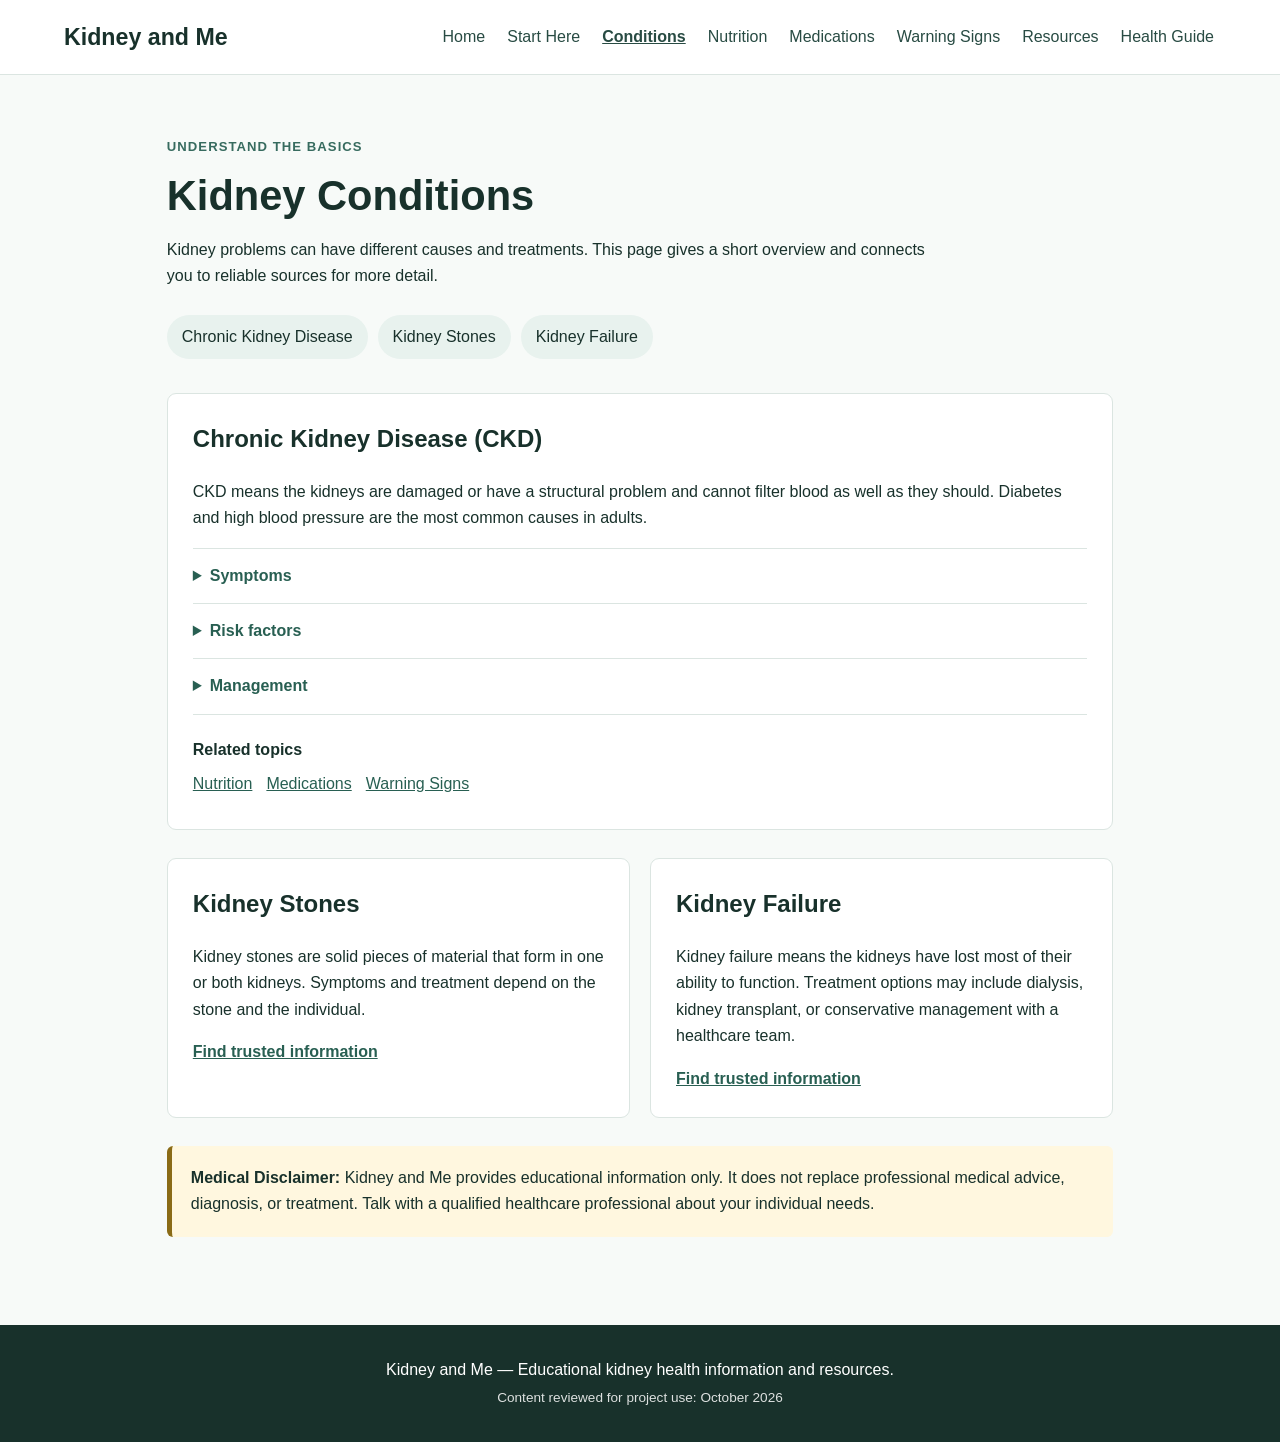
==== commit 815740c4: "Integrate interactive Health Guide into Kidney and Me" ====
--- a/conditions.html
+++ b/conditions.html
@@ -20,6 +20,7 @@
                 <li><a href="medications.html">Medications</a></li>
                 <li><a href="warning-signs.html">Warning Signs</a></li>
                 <li><a href="resources.html">Resources</a></li>
+                <li><a href="health-guide.html">Health Guide</a></li>
             </ul>
         </nav>
     </header>
--- a/styles.css
+++ b/styles.css
@@ -1 +1,364 @@
-*{box-sizing:border-box}html{scroll-behavior:smooth}body{margin:0;font-family:Arial,sans-serif;color:#18312b;background:#f7faf8;line-height:1.65}a{color:#285f52}.skip-link{position:absolute;left:-9999px;top:0;background:#fff;color:#18312b;padding:10px;z-index:100}.skip-link:focus{left:10px;top:10px}.nav{max-width:1180px;margin:auto;display:flex;align-items:center;justify-content:space-between;gap:24px}.logo{font-size:1.45rem;font-weight:700;color:#18312b;text-decoration:none;white-space:nowrap}header{background:#fff;border-bottom:1px solid #dbe5e1;padding:18px 5%}.nav-links{display:flex;gap:18px;list-style:none;margin:0;padding:0;flex-wrap:wrap}.nav-links a{text-decoration:none;color:#284b43;padding:6px 2px}.nav-links a:hover,.nav-links a:focus,.nav-links a[aria-current="page"]{text-decoration:underline;font-weight:700}.hero{padding:85px 6%;text-align:center;background:#e8f2ee}.hero h1{font-size:clamp(2rem,5vw,3rem);line-height:1.15;margin:5px auto 15px;max-width:800px}.hero p{max-width:720px;margin:0 auto 26px}.eyebrow{text-transform:uppercase;letter-spacing:.08em;font-weight:700;font-size:.82rem;color:#376b5f}.button{display:inline-block;background:#285f52;color:#fff;text-decoration:none;padding:12px 22px;border-radius:7px;font-weight:700}.button:hover,.button:focus{background:#183f36}.container{max-width:1100px;margin:auto;padding:48px 6%}.compact-section{padding-top:10px}.page-intro{margin-bottom:25px}.page-intro h1{font-size:clamp(2rem,5vw,2.6rem);line-height:1.2;margin:4px 0 10px}.page-intro p{max-width:760px}.grid,.conditions-grid{display:grid;grid-template-columns:repeat(auto-fit,minmax(230px,1fr));gap:20px}.card,.condition-section{background:#fff;border:1px solid #dbe5e1;border-radius:9px;padding:25px}.card h2,.card h3,.condition-section h2{margin-top:0}.card a{font-weight:700}.callout{text-align:center}.quick-links{display:flex;flex-wrap:wrap;gap:10px;margin:20px 0 34px}.quick-links a{background:#e8f2ee;color:#18312b;padding:9px 15px;border-radius:22px;text-decoration:none}.quick-links a:hover,.quick-links a:focus{background:#d6e8e1}.condition-section{margin:28px 0}.condition-section details,.card details{border-top:1px solid #dbe5e1;padding:14px 0}.condition-section details:last-of-type{border-bottom:1px solid #dbe5e1}summary{cursor:pointer;font-weight:700;color:#285f52}summary:focus{outline:3px solid #8fb9ad;outline-offset:4px}.details-content{padding:8px 8px 2px 0}.related{margin-top:22px}.related strong{display:block;margin-bottom:8px}.related a{display:inline-block;margin:0 14px 7px 0}.notice,.alert-box,.emergency-box{margin-top:28px;padding:19px;border-radius:6px}.notice{background:#fff7df;border-left:5px solid #8a6b16}.alert-box{background:#eef5f2;border-left:5px solid #285f52}.emergency-box{background:#fff0f0;border:2px solid #9b2c2c}.emergency-box h2{margin-top:0;color:#7c2020}footer{text-align:center;padding:28px;background:#18312b;color:#fff;margin-top:40px}footer p{margin:4px}.reviewed{font-size:.85rem;opacity:.85}@media(max-width:820px){.nav{align-items:flex-start;flex-direction:column}.nav-links{gap:10px 15px}}@media(max-width:600px){header{padding:16px 5%}.hero{padding:55px 6%}.container{padding:36px 6%}.quick-links{flex-direction:column;align-items:stretch}.quick-links a{text-align:center}.card,.condition-section{padding:20px}}
+* {
+    box-sizing: border-box;
+}
+
+html {
+    scroll-behavior: smooth;
+}
+
+body {
+    margin: 0;
+    font-family: Arial, sans-serif;
+    color: #18312b;
+    background: #f7faf8;
+    line-height: 1.65;
+}
+
+a {
+    color: #285f52;
+}
+
+
+/* Skip Link */
+
+.skip-link {
+    position: absolute;
+    left: -9999px;
+    top: 0;
+    background: #fff;
+    color: #18312b;
+    padding: 10px;
+    z-index: 100;
+}
+
+.skip-link:focus {
+    left: 10px;
+    top: 10px;
+}
+
+
+/* Header and Navigation */
+
+header {
+    background: #fff;
+    border-bottom: 1px solid #dbe5e1;
+    padding: 18px 5%;
+}
+
+.nav {
+    max-width: 1180px;
+    margin: auto;
+    display: flex;
+    align-items: center;
+    justify-content: space-between;
+    gap: 24px;
+}
+
+.logo {
+    font-size: 1.45rem;
+    font-weight: 700;
+    color: #18312b;
+    text-decoration: none;
+    white-space: nowrap;
+}
+
+.nav-links {
+    display: flex;
+    gap: 18px;
+    list-style: none;
+    margin: 0;
+    padding: 0;
+    flex-wrap: wrap;
+}
+
+.nav-links a {
+    text-decoration: none;
+    color: #284b43;
+    padding: 6px 2px;
+}
+
+.nav-links a:hover,
+.nav-links a:focus,
+.nav-links a[aria-current="page"] {
+    text-decoration: underline;
+    font-weight: 700;
+}
+
+
+/* Hero */
+
+.hero {
+    padding: 85px 6%;
+    text-align: center;
+    background: #e8f2ee;
+}
+
+.hero h1 {
+    font-size: clamp(2rem, 5vw, 3rem);
+    line-height: 1.15;
+    margin: 5px auto 15px;
+    max-width: 800px;
+}
+
+.hero p {
+    max-width: 720px;
+    margin: 0 auto 26px;
+}
+
+.eyebrow {
+    text-transform: uppercase;
+    letter-spacing: .08em;
+    font-weight: 700;
+    font-size: .82rem;
+    color: #376b5f;
+}
+
+
+/* Buttons */
+
+.button {
+    display: inline-block;
+    background: #285f52;
+    color: #fff;
+    text-decoration: none;
+    padding: 12px 22px;
+    border-radius: 7px;
+    font-weight: 700;
+}
+
+.button:hover,
+.button:focus {
+    background: #183f36;
+}
+
+
+/* Main Content */
+
+.container {
+    max-width: 1100px;
+    margin: auto;
+    padding: 48px 6%;
+}
+
+.compact-section {
+    padding-top: 10px;
+}
+
+.page-intro {
+    margin-bottom: 25px;
+}
+
+.page-intro h1 {
+    font-size: clamp(2rem, 5vw, 2.6rem);
+    line-height: 1.2;
+    margin: 4px 0 10px;
+}
+
+.page-intro p {
+    max-width: 760px;
+}
+
+
+/* Grids */
+
+.grid,
+.conditions-grid {
+    display: grid;
+    grid-template-columns: repeat(auto-fit, minmax(230px, 1fr));
+    gap: 20px;
+}
+
+
+/* Cards */
+
+.card,
+.condition-section {
+    background: #fff;
+    border: 1px solid #dbe5e1;
+    border-radius: 9px;
+    padding: 25px;
+}
+
+.card h2,
+.card h3,
+.condition-section h2 {
+    margin-top: 0;
+}
+
+.card a {
+    font-weight: 700;
+}
+
+.callout {
+    text-align: center;
+}
+
+
+/* Quick Links */
+
+.quick-links {
+    display: flex;
+    flex-wrap: wrap;
+    gap: 10px;
+    margin: 20px 0 34px;
+}
+
+.quick-links a {
+    background: #e8f2ee;
+    color: #18312b;
+    padding: 9px 15px;
+    border-radius: 22px;
+    text-decoration: none;
+}
+
+.quick-links a:hover,
+.quick-links a:focus {
+    background: #d6e8e1;
+}
+
+
+/* Condition Sections */
+
+.condition-section {
+    margin: 28px 0;
+}
+
+.condition-section details,
+.card details {
+    border-top: 1px solid #dbe5e1;
+    padding: 14px 0;
+}
+
+.condition-section details:last-of-type {
+    border-bottom: 1px solid #dbe5e1;
+}
+
+summary {
+    cursor: pointer;
+    font-weight: 700;
+    color: #285f52;
+}
+
+summary:focus {
+    outline: 3px solid #8fb9ad;
+    outline-offset: 4px;
+}
+
+.details-content {
+    padding: 8px 8px 2px 0;
+}
+
+
+/* Related Topics */
+
+.related {
+    margin-top: 22px;
+}
+
+.related strong {
+    display: block;
+    margin-bottom: 8px;
+}
+
+.related a {
+    display: inline-block;
+    margin: 0 14px 7px 0;
+}
+
+
+/* Notices and Alerts */
+
+.notice,
+.alert-box,
+.emergency-box {
+    margin-top: 28px;
+    padding: 19px;
+    border-radius: 6px;
+}
+
+.notice {
+    background: #fff7df;
+    border-left: 5px solid #8a6b16;
+}
+
+.alert-box {
+    background: #eef5f2;
+    border-left: 5px solid #285f52;
+}
+
+.emergency-box {
+    background: #fff0f0;
+    border: 2px solid #9b2c2c;
+}
+
+.emergency-box h2 {
+    margin-top: 0;
+    color: #7c2020;
+}
+
+
+/* Footer */
+
+footer {
+    text-align: center;
+    padding: 28px;
+    background: #18312b;
+    color: #fff;
+    margin-top: 40px;
+}
+
+footer p {
+    margin: 4px;
+}
+
+.reviewed {
+    font-size: .85rem;
+    opacity: .85;
+}
+
+
+/* Tablet */
+
+@media (max-width: 820px) {
+
+    .nav {
+        align-items: flex-start;
+        flex-direction: column;
+    }
+
+    .nav-links {
+        gap: 10px 15px;
+    }
+}
+
+
+/* Mobile */
+
+@media (max-width: 600px) {
+
+    header {
+        padding: 16px 5%;
+    }
+
+    .hero {
+        padding: 55px 6%;
+    }
+
+    .container {
+        padding: 36px 6%;
+    }
+
+    .quick-links {
+        flex-direction: column;
+        align-items: stretch;
+    }
+
+    .quick-links a {
+        text-align: center;
+    }
+
+    .card,
+    .condition-section {
+        padding: 20px;
+    }
+}
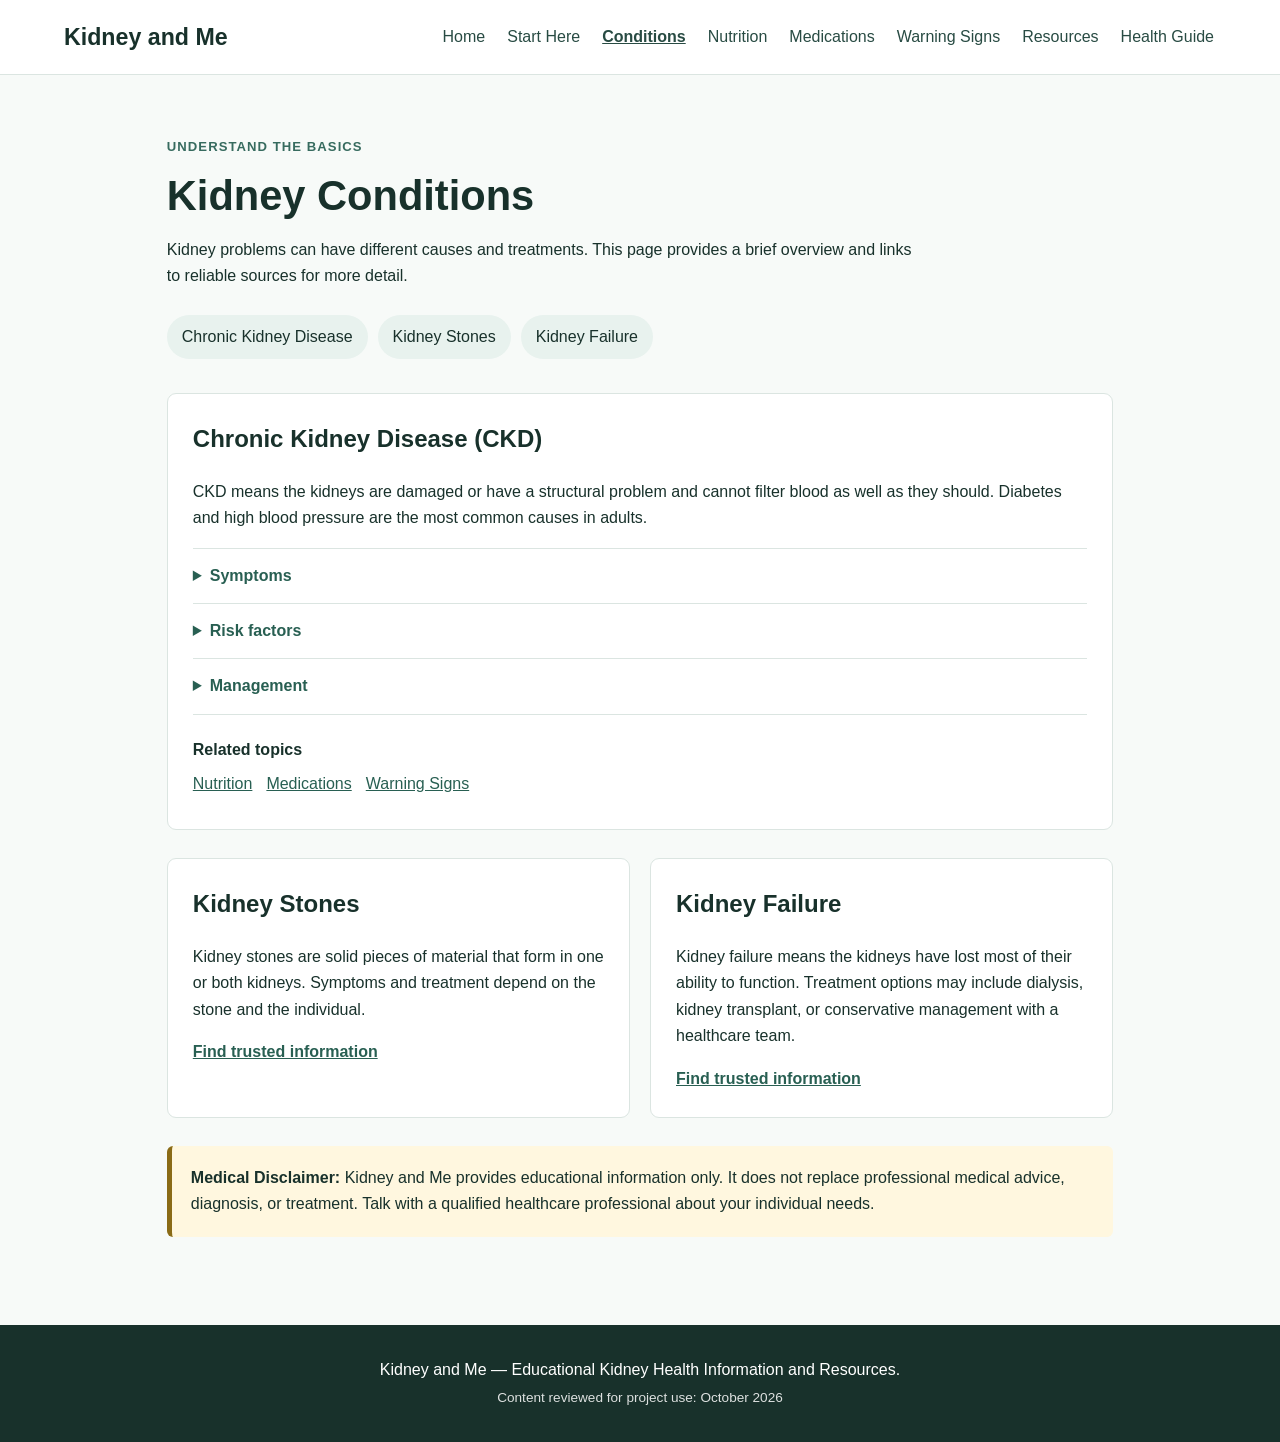
==== commit 03b31e54: "Refine text in conditions.html for clarity Updated wording for clarity and consistency." ====
--- a/conditions.html
+++ b/conditions.html
@@ -25,10 +25,10 @@
         </nav>
     </header>
     <main id="main-content" class="container">
-        <section class="page-intro"><p class="eyebrow">Understand the basics</p><h1>Kidney Conditions</h1><p>Kidney problems can have different causes and treatments. This page gives a short overview and connects you to reliable sources for more detail.</p></section>
+        <section class="page-intro"><p class="eyebrow">Understand the basics</p><h1>Kidney Conditions</h1><p>Kidney problems can have different causes and treatments. This page provides a brief overview and links to reliable sources for more detail.</p></section>
         <nav class="quick-links" aria-label="Condition quick links"><a href="#ckd">Chronic Kidney Disease</a><a href="#stones">Kidney Stones</a><a href="#failure">Kidney Failure</a></nav>
         <section class="condition-section" id="ckd"><h2>Chronic Kidney Disease (CKD)</h2><p>CKD means the kidneys are damaged or have a structural problem and cannot filter blood as well as they should. Diabetes and high blood pressure are the most common causes in adults.</p>
-            <details><summary>Symptoms</summary><div class="details-content"><p>Early CKD often has no symptoms. As CKD advances, possible symptoms include swelling, tiredness, trouble concentrating, changes in urination, nausea, itching, muscle cramps, chest pain, or shortness of breath.</p></div></details>
+            <details><summary>Symptoms</summary><div class="details-content"><p>Early CKD often has no symptoms. As CKD advances, symptoms may include swelling, fatigue, trouble concentrating, changes in urination, nausea, itching, muscle cramps, chest pain, or shortness of breath.</p></div></details>
             <details><summary>Risk factors</summary><div class="details-content"><p>Important risk factors include diabetes, high blood pressure, heart disease, and a family history of kidney failure.</p></div></details>
             <details><summary>Management</summary><div class="details-content"><p>Management may include controlling blood pressure and blood glucose, taking medicines as prescribed, following an individualized eating plan, staying active, and monitoring kidney health with a healthcare team.</p></div></details>
             <div class="related"><strong>Related topics</strong><a href="nutrition.html">Nutrition</a><a href="medications.html">Medications</a><a href="warning-signs.html">Warning Signs</a></div>
@@ -42,7 +42,7 @@
         </div>
     </main>
     <footer>
-        <p>Kidney and Me — Educational kidney health information and resources.</p>
+        <p>Kidney and Me — Educational Kidney Health Information and Resources.</p>
         <p class="reviewed">Content reviewed for project use: October 2026</p>
     </footer>
 </body>
--- a/styles.css
+++ b/styles.css
@@ -362,3 +362,20 @@
         padding: 20px;
     }
 }
+
+
+/* Interactive Health Guide */
+.guide-panel{background:#fff;border:1px solid #dbe5e1;border-radius:9px;padding:28px;margin:28px 0}
+.guide-step{border:0;padding:0;margin:0}
+.guide-step legend{font-size:1.2rem;font-weight:700;margin-bottom:16px}
+.guide-step label{display:flex;align-items:center;gap:12px;border:1px solid #cbded6;border-radius:7px;padding:13px;margin:10px 0;cursor:pointer}
+.guide-step label:has(input:checked){background:#e8f2ee;border-color:#285f52}
+.guide-step label:focus-within{outline:3px solid #8fb9ad;outline-offset:2px}
+.guide-step input{width:19px;height:19px;accent-color:#285f52}
+.guide-actions{display:flex;gap:12px;margin-top:22px}
+.guide-actions button,#restart{font:inherit;font-weight:700;border:2px solid #285f52;border-radius:7px;padding:10px 20px;background:#fff;color:#285f52;cursor:pointer}
+#next{background:#285f52;color:#fff}
+#guide-error{color:#9b2c2c;font-weight:700}
+#pages li,#questions li{margin:10px 0}
+[hidden]{display:none!important}
+@media(max-width:600px){.guide-panel{padding:20px}}
